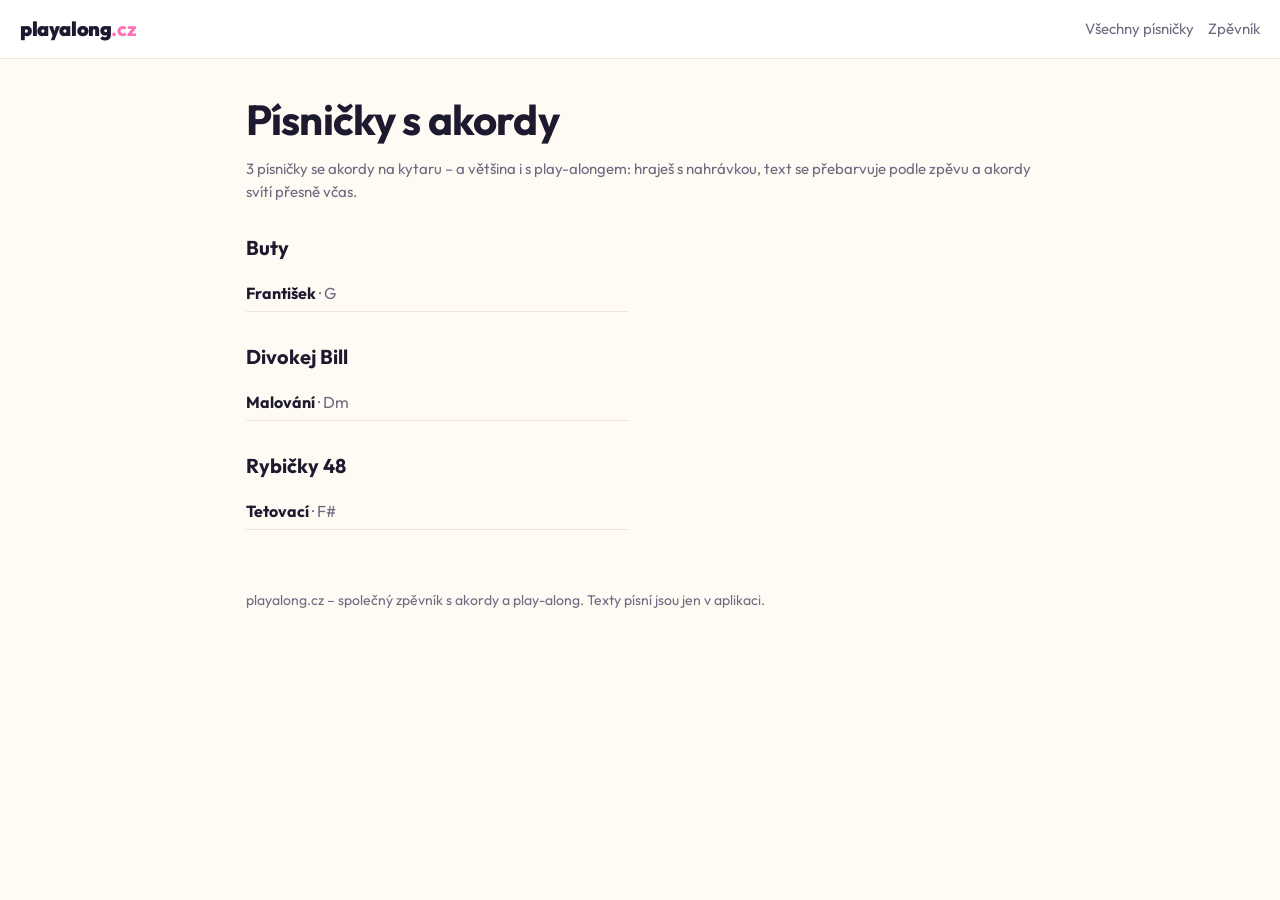
==== pisen/index.html @ 942b0b69 "SEO: statické stránky písniček /pisen/<slug>/ (název, tónina, kapo, akordy a postup po částech – bez" ====
<!doctype html>
<html lang="cs">
<head>
  <meta charset="utf-8">
  <meta name="viewport" content="width=device-width, initial-scale=1">
  <title>Písničky s akordy a play-along | playalong.cz</title>
  <meta name="description" content="Seznam písniček s akordy na kytaru (Buty, Divokej Bill, Rybičky 48…). Play-along s nahrávkou, transpozice a kapodastr.">
  <link rel="canonical" href="https://playalong.cz/pisen/">
  <meta property="og:type" content="website">
  <meta property="og:site_name" content="playalong.cz">
  <meta property="og:locale" content="cs_CZ">
  <meta property="og:url" content="https://playalong.cz/pisen/">
  <meta property="og:title" content="Písničky s akordy a play-along | playalong.cz">
  <meta property="og:description" content="Seznam písniček s akordy na kytaru (Buty, Divokej Bill, Rybičky 48…). Play-along s nahrávkou, transpozice a kapodastr.">
  <meta property="og:image" content="https://playalong.cz/og-image.png">
  <meta name="twitter:card" content="summary_large_image">
  <link rel="icon" href="/favicon.svg" type="image/svg+xml">
  <link rel="apple-touch-icon" href="/apple-touch-icon.png">
  <link rel="preconnect" href="https://fonts.googleapis.com">
  <link rel="preconnect" href="https://fonts.gstatic.com" crossorigin>
  <link href="https://fonts.googleapis.com/css2?family=Outfit:wght@400;600;800;900&display=swap" rel="stylesheet">
  <style>:root{--bg:#FFFBF4;--surface:#fff;--ink:#1D1A2F;--muted:#6E6A80;--line:#ECE5D8;
--d0:#FF5A5F;--d1:#FFB020;--d2:#7BC74D;--d3:#2D9CDB;--d4:#8B5CF6;--d5:#FF6FB5;--d6:#14B8A6}
@media (prefers-color-scheme:dark){:root{--bg:#14121D;--surface:#1D1A2A;--ink:#F4F1FA;--muted:#A39FB5;--line:#322D47}}
*{box-sizing:border-box}
body{margin:0;background:var(--bg);color:var(--ink);font-family:Outfit,system-ui,sans-serif;line-height:1.5}
a{color:inherit}
.top{display:flex;align-items:center;gap:12px;padding:14px 20px;border-bottom:1px solid var(--line);background:var(--surface)}
.logo{font-weight:900;font-size:20px;text-decoration:none;letter-spacing:-.02em}.logo b{color:var(--d5)}
.top nav{margin-left:auto;font-size:15px}.top nav a{text-decoration:none;color:var(--muted);margin-left:14px}
.wrap{max-width:820px;margin:0 auto;padding:28px 16px 60px}
.crumbs{font-size:14px;color:var(--muted)}.crumbs a{color:var(--muted)}
h1{font-size:clamp(28px,6vw,42px);line-height:1.1;margin:10px 0 4px;letter-spacing:-.02em}
.artist{font-size:20px;color:var(--muted);margin:0 0 18px}.artist a{text-decoration:none}
.facts{display:flex;flex-wrap:wrap;gap:8px;margin:0 0 22px;padding:0;list-style:none}
.facts li{background:var(--surface);border:1px solid var(--line);border-radius:999px;padding:5px 14px;font-size:15px}
.facts b{font-weight:800}
.cta{display:flex;flex-wrap:wrap;gap:10px;margin:0 0 30px}
.btn{display:inline-flex;align-items:center;gap:6px;padding:11px 20px;border-radius:14px;font-weight:800;text-decoration:none;font-size:16px;border:1px solid var(--line);background:var(--surface)}
.btn.main{background:linear-gradient(135deg,var(--d0),var(--d5) 50%,var(--d4));color:#fff;border:0}
.btn.gold{background:linear-gradient(135deg,#FFD54A,#F5A300);color:#3A2600;border:0}
h2{font-size:20px;margin:30px 0 12px}
.chips{display:flex;flex-wrap:wrap;gap:8px}
.ch{display:inline-block;min-width:44px;text-align:center;padding:6px 12px;border-radius:12px;font-weight:800;font-size:17px;color:#fff;background:var(--d3)}
.ch.d0{background:var(--d0)}.ch.d1{background:var(--d1);color:#2A1E00}.ch.d2{background:var(--d2);color:#102A00}.ch.d3{background:var(--d3)}
.ch.d4{background:var(--d4)}.ch.d5{background:var(--d5)}.ch.d6{background:var(--d6)}.ch.dx{background:var(--muted)}
.secs{list-style:none;padding:0;margin:0;display:grid;gap:10px}
.secs li{background:var(--surface);border:1px solid var(--line);border-left:5px solid var(--sc,var(--muted));border-radius:14px;padding:10px 14px}
.secs .lab{font-weight:800;margin-bottom:6px}.secs .lab small{color:var(--muted);font-weight:600}
.secs .ch{font-size:15px;min-width:38px;padding:4px 10px}
.s-intro{--sc:#FFB020}.s-verse{--sc:#2D9CDB}.s-pre{--sc:#8B5CF6}.s-chorus{--sc:#FF5A5F}.s-bridge{--sc:#7BC74D}.s-solo{--sc:#FF8A3D}.s-inter{--sc:#B07CFF}.s-outro{--sc:#14B8A6}
.note{color:var(--muted);font-size:15px}
.list{list-style:none;padding:0;margin:0;columns:2 260px;column-gap:24px}
.list li{break-inside:avoid;padding:6px 0;border-bottom:1px solid var(--line)}
.list a{text-decoration:none;font-weight:700}.list span{color:var(--muted)}
footer{max-width:820px;margin:0 auto;padding:0 16px 40px;color:var(--muted);font-size:14px}</style>
  <script type="application/ld+json">{"@context":"https://schema.org","@type":"CollectionPage","name":"Písničky s akordy","url":"https://playalong.cz/pisen/","inLanguage":"cs"}</script>
</head>
<body>
  <header class="top"><a class="logo" href="/">playalong<b>.cz</b></a><nav><a href="/pisen/">Všechny písničky</a><a href="/">Zpěvník</a></nav></header>
  <main class="wrap">
    <h1>Písničky s akordy</h1>
    <p class="note">3 písničky se akordy na kytaru – a většina i s play-alongem: hraješ s nahrávkou, text se přebarvuje podle zpěvu a akordy svítí přesně včas.</p>
    <h2 id="buty">Buty</h2>
    <ul class="list"><li><a href="/pisen/buty-frantisek/">František</a> <span>· G</span></li></ul>
    <h2 id="divokej-bill">Divokej Bill</h2>
    <ul class="list"><li><a href="/pisen/divokej-bill-malovani/">Malování</a> <span>· Dm</span></li></ul>
    <h2 id="rybicky-48">Rybičky 48</h2>
    <ul class="list"><li><a href="/pisen/rybicky-48-tetovaci/">Tetovací</a> <span>· F#</span></li></ul>
  </main>
  <footer>playalong.cz – společný zpěvník s akordy a play-along. Texty písní jsou jen v aplikaci.</footer>
</body>
</html>
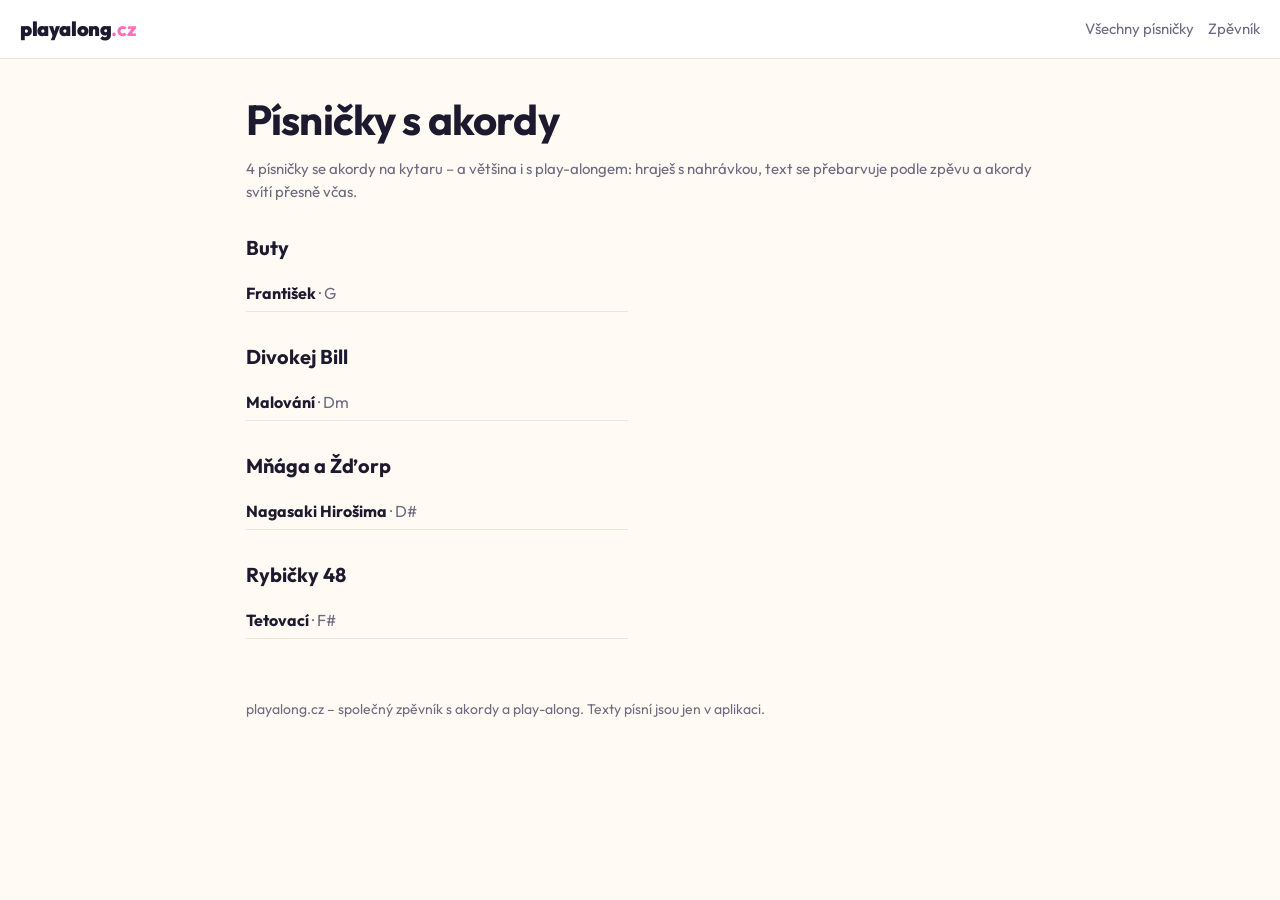
==== commit 60e9c0d2: "Stránky písniček: automatická aktualizace" ====
--- a/pisen/index.html
+++ b/pisen/index.html
@@ -4,14 +4,14 @@
   <meta charset="utf-8">
   <meta name="viewport" content="width=device-width, initial-scale=1">
   <title>Písničky s akordy a play-along | playalong.cz</title>
-  <meta name="description" content="Seznam písniček s akordy na kytaru (Buty, Divokej Bill, Rybičky 48…). Play-along s nahrávkou, transpozice a kapodastr.">
+  <meta name="description" content="Seznam písniček s akordy na kytaru (Buty, Divokej Bill, Mňága a Žďorp, Rybičky 48…). Play-along s nahrávkou, transpozice a kapodastr.">
   <link rel="canonical" href="https://playalong.cz/pisen/">
   <meta property="og:type" content="website">
   <meta property="og:site_name" content="playalong.cz">
   <meta property="og:locale" content="cs_CZ">
   <meta property="og:url" content="https://playalong.cz/pisen/">
   <meta property="og:title" content="Písničky s akordy a play-along | playalong.cz">
-  <meta property="og:description" content="Seznam písniček s akordy na kytaru (Buty, Divokej Bill, Rybičky 48…). Play-along s nahrávkou, transpozice a kapodastr.">
+  <meta property="og:description" content="Seznam písniček s akordy na kytaru (Buty, Divokej Bill, Mňága a Žďorp, Rybičky 48…). Play-along s nahrávkou, transpozice a kapodastr.">
   <meta property="og:image" content="https://playalong.cz/og-image.png">
   <meta name="twitter:card" content="summary_large_image">
   <link rel="icon" href="/favicon.svg" type="image/svg+xml">
@@ -60,11 +60,13 @@
   <header class="top"><a class="logo" href="/">playalong<b>.cz</b></a><nav><a href="/pisen/">Všechny písničky</a><a href="/">Zpěvník</a></nav></header>
   <main class="wrap">
     <h1>Písničky s akordy</h1>
-    <p class="note">3 písničky se akordy na kytaru – a většina i s play-alongem: hraješ s nahrávkou, text se přebarvuje podle zpěvu a akordy svítí přesně včas.</p>
+    <p class="note">4 písničky se akordy na kytaru – a většina i s play-alongem: hraješ s nahrávkou, text se přebarvuje podle zpěvu a akordy svítí přesně včas.</p>
     <h2 id="buty">Buty</h2>
     <ul class="list"><li><a href="/pisen/buty-frantisek/">František</a> <span>· G</span></li></ul>
     <h2 id="divokej-bill">Divokej Bill</h2>
     <ul class="list"><li><a href="/pisen/divokej-bill-malovani/">Malování</a> <span>· Dm</span></li></ul>
+    <h2 id="mnaga-a-zdorp">Mňága a Žďorp</h2>
+    <ul class="list"><li><a href="/pisen/mnaga-a-zdorp-nagasaki-hirosima/">Nagasaki Hirošima</a> <span>· D#</span></li></ul>
     <h2 id="rybicky-48">Rybičky 48</h2>
     <ul class="list"><li><a href="/pisen/rybicky-48-tetovaci/">Tetovací</a> <span>· F#</span></li></ul>
   </main>
